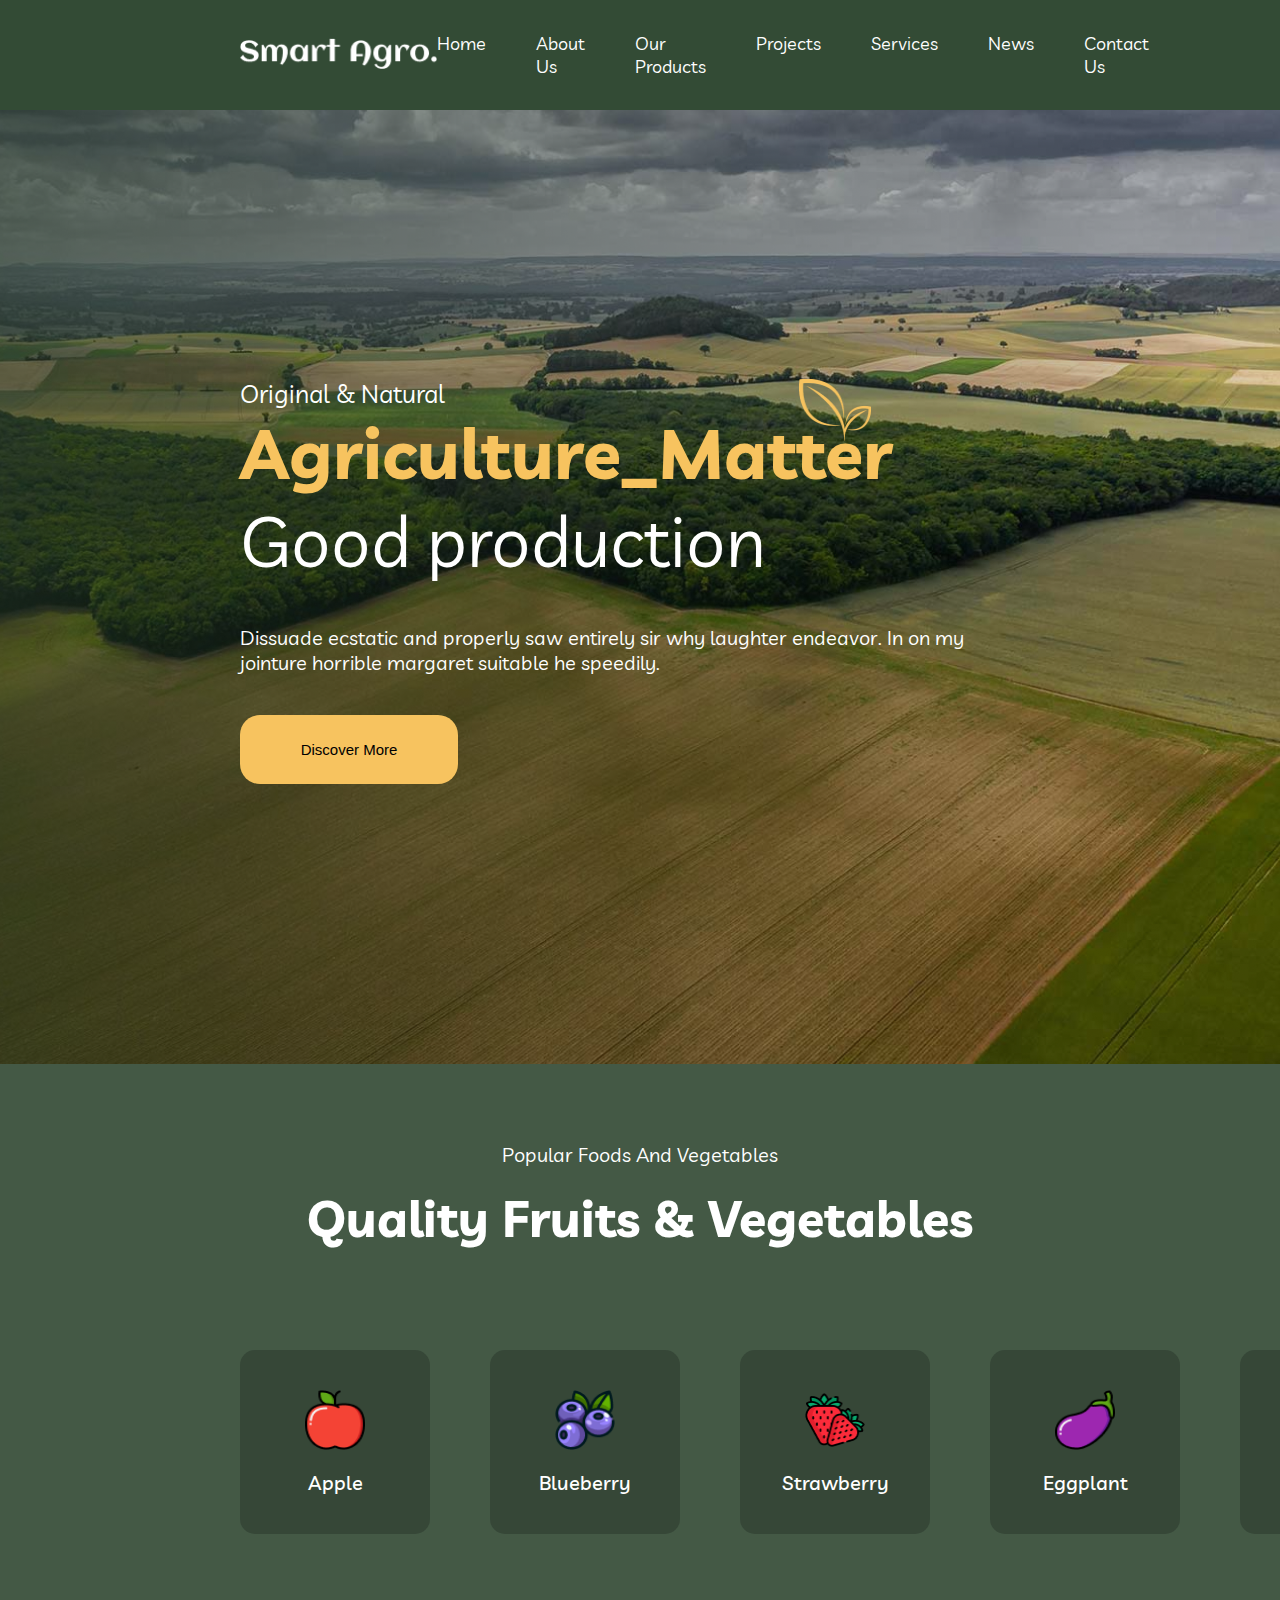
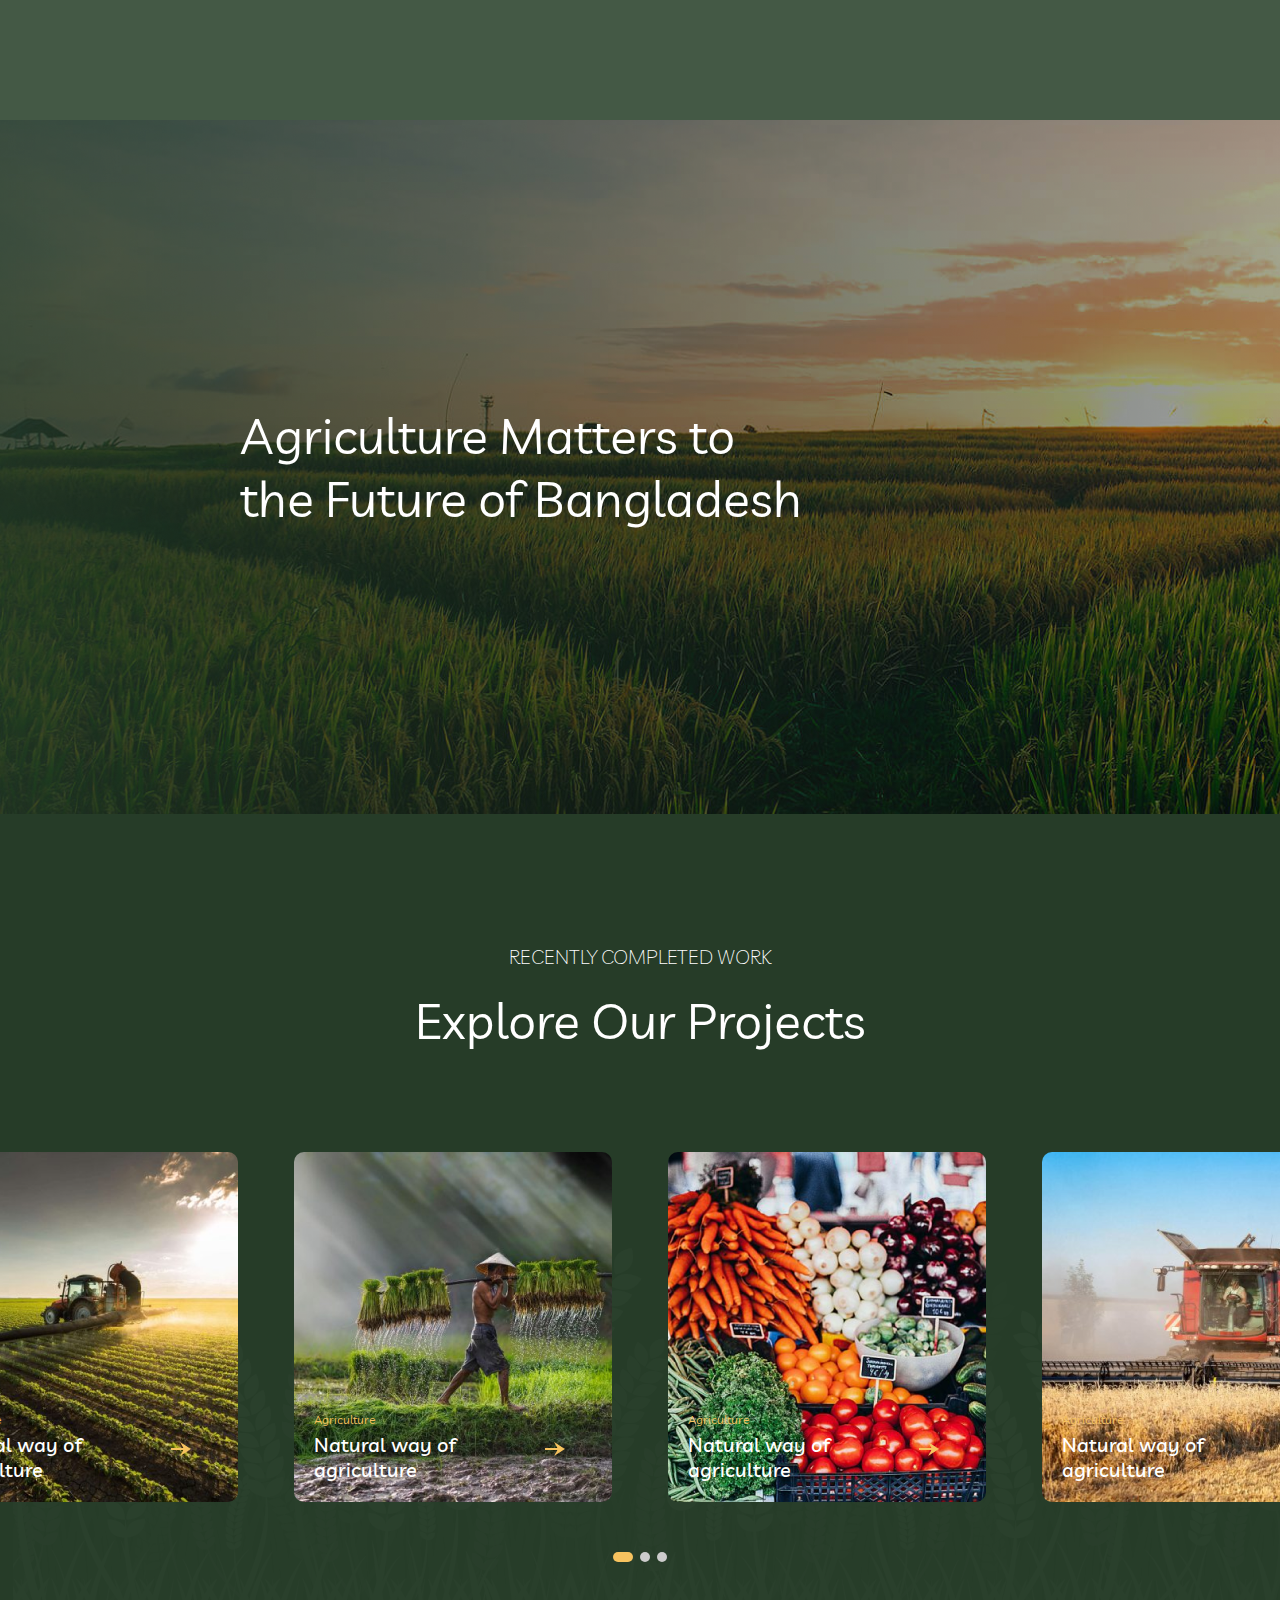
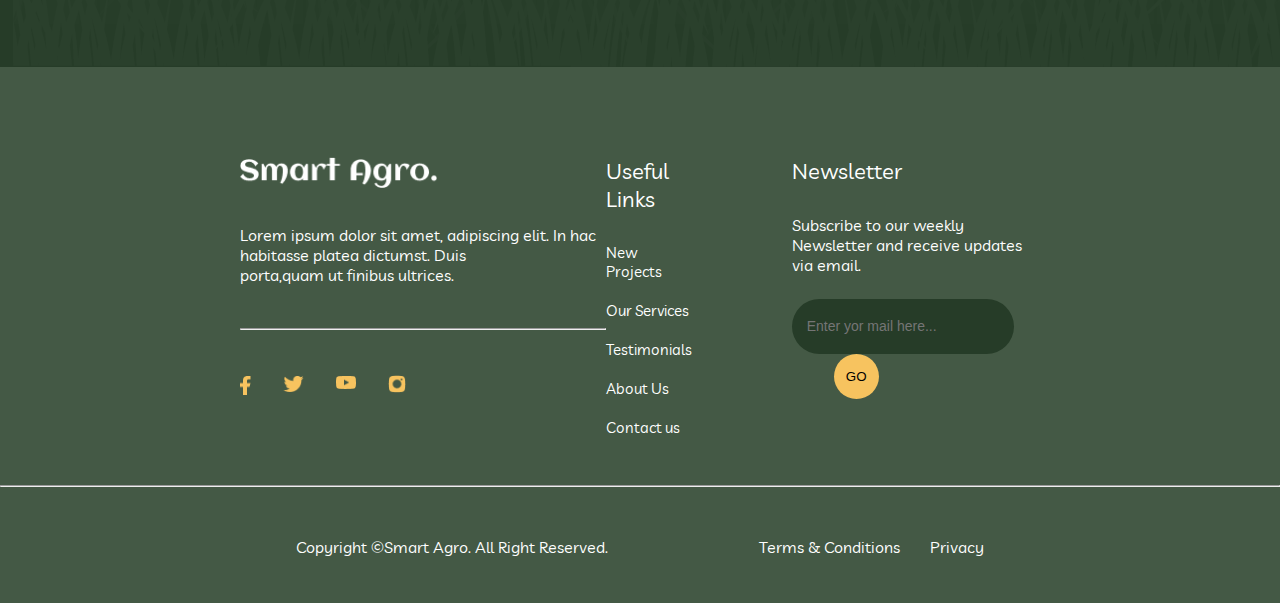
==== index.html @ 9599f2c4 "Pupa lupa" ====
<!DOCTYPE html>
<html lang="en">
<head>
    <meta charset="UTF-8">
    <meta name="viewport" content="width=device-width, initial-scale=1.0">
    <title>Agriculture_Matter</title>
    <link rel="stylesheet" href="style.css">
</head>
<body>
    <header>
        <div class="container">
            <div class="header-img"><img src="assets/Logo.png" alt="логотип"
                    width="197px" height="31px">
            </div>
            <div class="header-nav">
                <nav>
                    <ul>
                        <li><a href="index.html">Home</a></li>
                        <li><a href="second.html">About Us</a></li>
                        <li><a href="#">Our Products</a></li>
                        <li><a href="#">Projects</a></li>
                        <li><a href="#">Services</a></li>
                        <li><a href="#">News</a></li>
                        <li><a href="#">Contact Us</a></li>
                    </ul>
                </nav>
            </div>
        </div>
    </header>
    <main>
        <section id="Agriculture_Matter">
            <div class="span-main">Original & Natural
            </div>
            <div class="container">
                <img src="assets/image 5.png" alt="лепесток" width="72px"
                    height="62px">
                <h1>Agriculture_Matter</h1>
                <div class="h2">Good production</div>
                <div class="p">Dissuade ecstatic and properly saw entirely sir
                    why laughter endeavor. In on my<br> jointure horrible
                    margaret
                    suitable he speedily.</div>
                <button>
                    Discover More
                </button>
            </div>
        </section>
        <section id="Vegetables">
            <div class="head-container">
                <div class="span">Popular Foods And Vegetables</div>
                <span>Quality Fruits & Vegetables</span>
            </div>
            <div class="container">
                <div class="item">
                    <img src="assets/apple.png" alt="яблоко" width="60px"
                        height="60px">
                    <span>Apple</span>
                </div>
                <div class="item">
                    <img src="assets/blueberry.png" alt="ежевика" width="60px"
                        height="60px">
                    <span>Blueberry</span>
                </div>
                <div class="item">
                    <img src="assets/straw.png" alt="клубника" width="60px"
                        height="60px">
                    <span>Strawberry</span>
                </div>
                <div class="item">
                    <img src="assets/plant.png" alt="баклажан" width="60px"
                        height="60px">
                    <span>Eggplant</span>
                </div>
                <div class="item">
                    <img src="assets/cabbage.png" alt="капуста" width="60px"
                        height="60px">
                    <span>Cabbage</span>
                </div>
                <div class="item">
                    <img src="assets/carrot.png" alt="морковка" width="60px"
                        height="60px">
                    <span>carrot</span>
                </div>
            </div>
        </section>
        <section id="third">
            <div class="container">
                <span>Agriculture Matters to<br>
                    the Future of Bangladesh</span>
            </div>
        </section>
        <section id="explore">
            <div class="container">
                <div class="span">RECENTLY COMPLETED WORK</div>
                <span>Explore Our Projects</span>
            </div>
            <div class="container-second">
                <div class="items">
                    <div class="container-s">
                        <div>
                            <span>Agriculture</span>
                            <span>Natural way of<br>
                                agriculture</span>
                        </div>
                        <img src="assets/Vec.png" alt="стрелочка" width="20px"
                            height="14px">
                    </div>
                </div>
                <div class="items">
                    <div class="container-s">
                        <div>
                            <span>Agriculture</span>
                            <span>Natural way of<br>
                                agriculture</span>
                        </div>
                        <img src="assets/Vec.png" alt="стрелочка" width="20px"
                            height="14px">
                    </div>
                </div>
                <div class="items">
                    <div class="container-s">
                        <div>
                            <span>Agriculture</span>
                            <span>Natural way of<br>
                                agriculture</span>
                        </div>
                        <img src="assets/Vec.png" alt="стрелочка" width="20px"
                            height="14px">
                    </div>
                </div>
                <div class="items">
                    <div class="container-s">
                        <div>
                            <span>Agriculture</span>
                            <span>Natural way of<br>
                                agriculture</span>
                        </div>
                        <img src="assets/Vec.png" alt="стрелочка" width="20px"
                            height="14px">
                    </div>
                </div>
            </div>
            <div class="slider">
                <div class="element"></div>
                <div class="element"></div>
                <div class="element"></div>
            </div>
        </section>
    </main>
    <footer>
        <div class="container">
            <div class="first">
                <div class="logo">
                    <img src="assets/Logo.png" alt="логотип" width="197px"
                        height="31px">
                </div>
                <div class="span">
                    Lorem ipsum dolor sit amet, adipiscing elit. In hac
                    habitasse platea dictumst. Duis <br> porta,quam ut finibus
                    ultrices.
                </div>
                <hr>
                <div class="link-market">
                    <img src="assets/Vector.png" alt="Фейсбук" width="11px"
                        height="20px" style="
    cursor: pointer;">
                    <img src="assets/Vector (1).png" alt="Твитер" width="21px"
                        height="17px" style="
    cursor: pointer;">
                    <img src="assets/Vector (2).png" alt="Ютуб" width="20px"
                        height="14px" style="
    cursor: pointer;">
                    <img src="assets/Vector (3).png" alt="Инста" width="18.38px"
                        height="18px" style="
    cursor: pointer;">
                </div>
            </div>
            <div class="second--section">
                <div class="second">
                    <span>
                        Useful Links
                    </span>
                    <a href="#">New Projects</a>
                    <a href="#">Our Services</a>
                    <a href="#">Testimonials</a>
                    <a href="#">About Us</a>
                    <a href="#">Contact us</a>
                </div>
                <div class="third">
                    <span>
                        Newsletter
                    </span>
                    <div class="span">
                        Subscribe to our weekly Newsletter and receive updates
                        via email.
                    </div>
                    <input type="email" placeholder="Enter yor mail here...">
                    <input type="submit" value="GO">
                </div>
            </div>
        </div>
        <hr>
        <div class="container-second">
            <span>
                Copyright ©Smart Agro. All Right Reserved.
            </span>
            <div class="link">
                <a href="#">Terms & Conditions</a>
                <a href="#">Privacy</a>
            </div>
        </div>
    </footer>
</body>
</html>
---- style.css ----
@import url('https://fonts.googleapis.com/css2?family=Inconsolata:wght@200..900&family=Livvic:ital,wght@0,100;0,200;0,300;0,400;0,500;0,600;0,700;0,900;1,100;1,200;1,300;1,400;1,500;1,600;1,700;1,900&family=Montserrat:ital,wght@0,100..900;1,100..900&display=swap');
* {
    margin: 0;
    padding: 0;
    box-sizing: border-box;

}
body {
    color: white;
    font-family: "Livvic", sans-serif; 
}
header {
    width: 100%;
    height: 110px;
    background-color: #334B35;
 }
header .container {
    margin: 0px 240px;
}
header .container {
    margin: 0px 240px;
    height: 110px;
    display: flex;
    align-items: center;
    justify-content: space-between;
 }
header .container nav ul {
    list-style: none;
    display: flex;
    gap: 50px;
 }
header .container nav ul li a{
    position: relative;
    color: white;
    text-decoration: none;
    font-weight: 400;
    font-size: 18px;
}
header .container nav ul li a:hover::after {
    content: '';
    position: absolute;
    bottom: 0;
    left: 0;
    width: 100%;
    height: 1.5px;
    background-color: #F7C35F;
}
#Agriculture_Matter {
    width: 100%;
    height: 954px;
    background-color: #628365;
    background-image: url("assets/image.png");
    background-position: center;
    background-size: cover;
    background-repeat: no-repeat;
}
#Agriculture_Matter .span-main {
    font-weight: 400;
    font-size: 25px;
    margin: 0px 240px;
    padding-top: 268px;
}
#Agriculture_Matter .container {
    margin: 0px 240px;
}
#Agriculture_Matter .container h1 {
    color: #F7C35F;
    font-weight: 700;
    font-size: 70px;
}
#Agriculture_Matter .container .h2 {
    font-weight: 400;
    font-size: 70px;
}
#Agriculture_Matter .container img {
    position: absolute;
    top: 379px;
    left: 799px;
}
#Agriculture_Matter .container .p {
    margin-top: 40px;
    margin-bottom: 40px;
    font-size: 20px;
    font-weight: 400;
}
#Agriculture_Matter .container {
    display: block;
    padding: 0;
    height: 430px;
    font-size: 20px;
    font-weight: 400;

}
button {
    font-size: 15px;
    font-weight: 500;
    border: none;
    background-color: #F7C35F;
    border-radius: 20px;
    width: 218px;
    height: 69px;
    cursor: pointer;
    transition: background-color 0.2s;
}
button:hover {
    background-color: #F7C35F;
}
button:focus {
    background-color: #F6D086;
}
button:active {
    background-color: #A16C06;
}
#Vegetables {
    background-color: #445945;
    width: 100%;
    height: 656px;

}
.head-container {
    display: flex;
    flex-direction: column;
    align-items: center;
    gap: 20px;
    padding-top: 78px;
    margin-bottom: 100px;
}
.head-container .span {
    font-size: 20px;
    font-weight: 400;
}
.head-container span {
    font-size: 50px;
    font-weight: 700;
}
#Vegetables .container {
    margin: 0px 240px;
    display: grid;
    grid-template-rows: 1fr;
    grid-template-columns: repeat(6, 1fr);
    gap: 60px;
    justify-items: center;
}
.item {
    background-color: #2b382c8a;
    width: 190px;
    height: 184px;
    border-radius: 15px;
    display: flex;
    flex-direction: column;
    justify-content: center;
    align-items: center;
    gap: 20px;
    cursor: pointer;
    transition: background-color 0.2s;
}
.item span {
    font-size: 20px;
    font-weight: 500;
 }
.item:hover {
    background-color: #F7C35F;
}
.item:focus {
    background-color: #6A8A6D;
}
.item:active {
    cursor: default;
    background-color: #263C28;
}
#third {
    background-image: url("assets/i.png");
    background-repeat: no-repeat;
    background-size: cover;
    width: 100%;
    height: 694px;
}
#third span {
    font-family: "Livvic", sans-serif;
    font-size: 50px;
    font-weight: 400;
}
#third .container {
    margin-left: 240px;
    width: 100%;
    height: 694px;
    display: flex;
    align-items: center;
}
#explore {
    background-image: url("assets/Group\ 1.png");
    background-repeat: no-repeat;
    background-size: cover;
    width: 100%;
    height: 853px;
}
#explore .container {
    display: flex;
    flex-direction: column;
    align-items: center;
    padding-top: 130px;
    gap: 20px;
    margin-bottom: 85px;
}
#explore .container .span{
    font-size: 20px;
    font-weight: 200;
}
#explore .container span{
    font-size: 50px;
    font-weight: 400;
}
#explore .container-second {
    justify-content: center;
    display: grid;
    grid-template-rows: 380px;
    align-items: center;
    justify-items: center;
    grid-template-columns: repeat(4, 318px);
    gap: 56px;
}
#explore .container-second .items{
    width: 318px;
    height: 350px;
    border-radius: 10px;
    background-size: contain;
    transition: all 0.2s;
}
#explore .container-second .items:hover{
    border: solid 1px #F7C35F;
    transform: translateY(-15px);
    box-shadow: #f7c25f21 0px 5px 25px;
}
#explore .container-second .items:focus{
    border: solid 1px #F7C35F;
}
#explore .container-second .items:active{
    width: 300px;
    height: 330px;
    border: solid 1px #F7C35F;
}
#explore .container-second .items .container-s{
    width: 100%;
    height: 100%;
    display: flex;
    align-items: end;
    padding: 20px;
    justify-content: space-between;

}
#explore .container-second .items .container-s img{
    margin-bottom: 26px;
    margin-right: 27px;

}
#explore .container-second .items .container-s div{
    display: flex;
    flex-direction: column;
    gap: 5px;
}
#explore .container-second .items .container-s span:first-child{
    font-size: 12px;
    color: #F7C35F;
}
#explore .container-second .items .container-s span:nth-child(2){
    font-size: 20px;
    font-weight: 500;
    color: white;
}
#explore .container-second .items:first-child{
    background-image: url("assets/patch/image\ 1.png");
}
#explore .container-second .items:nth-child(2){
    background-image: url("assets/patch/image\ 2.png");
}
#explore .container-second .items:nth-child(3){
    background-image: url("assets/patch/image\ 3.png");
}
#explore .container-second .items:last-child{
    background-image: url("assets/patch/imag.png");
}
#explore .slider {
    margin-top: 35px;
    display: flex;
    flex-direction: row;
    gap: 7px;
    justify-content: center;
}
#explore .slider .element {
    width: 10px;
    height: 10px;
    border-radius: 15px;
    background-color: #CCCCCC;
}
#explore .slider .element:first-child {
    width: 20px;
    height: 10px;
    border-radius: 15px;
    background-color: #F7C35F;
}
footer {
    width: 100%;
    height: 536px;
    background-color: #445945;
}
footer .container {
    height: 418px;
    display: flex;
    justify-content: space-between;
    padding: 90px 0px;
    margin-left: 240px;
    margin-right: 240px;
}
footer .container-second {
    height: 50px;
    margin: 50px 296px;
    margin-bottom: 0px;
    display: flex;
    justify-content: space-between;
}
footer .second--section {
    display: flex;
}
footer .container .first .logo {
    margin-bottom: 25px;
}
footer .container .first .span {
    font-size: 16px;
    margin-bottom: 34px;

}
footer .first {
    display: flex;
    flex-direction: column;
    justify-content: space-between;
}
footer .second {
    display: flex;
    flex-direction: column;
}
footer .second--section {
    display: flex;
    gap: 100px;
}
footer .link-market {
    margin-top: 37px;
    display: flex;
    gap: 32px;
}
footer a {
    color: #ffffff;
    text-decoration: none;
}
footer a:hover {
    text-decoration: underline;
}
footer .second span {
    font-size: 22px;
    margin-bottom: 30px;
}
footer .second a {
    margin-bottom: 20px;
    font-size: 15px;
    &:last-child {
        margin-bottom: 0px;
    }
}
footer .third span {
    font-size: 22px;
    margin-bottom: 30px;
}
footer .third .span {
    margin-top: 30px;
    font-size: 16px;
    margin-bottom: 24px;
}
footer .third input[type="email"] {
    width: 222px;
    height: 55px;
    background-color: #263C28;
    border-radius: 50px;
    border: none;
}
footer .third input[type="email"]::placeholder {
    padding: 15px;
    font-size: 14px;
    font-weight: 100;
}
footer .third input[type="submit"] {
    width: 45px;
    height: 45px;
    background-color: #F7C35F;
    border-radius: 50px;
    border: none;
    margin-left: 42px;
    cursor: pointer;
    transition: background-color 0.2s;
}
footer .third input[type="submit"]:hover {
    background-color: #F7C35F;
}
footer .third input[type="submit"]:focus {
    background-color: #F6D086;
}
footer .third input[type="submit"]:active {
    cursor: default;
    background-color: #A16C06;
}
footer .link {
    display: flex;
    gap: 30px;
}
#about {
    background-color: #445945;
    width: 100%;
    height: 823px;
}
#about .container {
    margin: 100px 360px;
    margin-top: 0px;
    display: grid;
    grid-template-rows: 263px 400px 10px;
    gap: 50px;
    grid-template-columns: 1fr;
}
#about .container .title-text {
    display: flex;
    flex-direction: column;
    align-items: center;
    padding-top: 130px;
    gap: 20px;
    margin-bottom: 85px;
}
#about .container .title-text .span{
    font-size: 20px;
    font-weight: 200;
}
#about .container .title-text span{
    font-size: 50px;
    font-weight: 400;
}
#about .slider {
    margin-top: 35px;
    display: flex;
    flex-direction: row;
    gap: 7px;
    justify-content: center;
}
#about .slider .element {
    width: 10px;
    height: 10px;
    border-radius: 15px;
    background-color: #CCCCCC;
}
#about .slider .element:first-child {
    width: 20px;
    height: 10px;
    border-radius: 15px;
    background-color: #F7C35F;
}
#about .container .info {
    display: grid;
    grid-template-rows: 1fr;
    gap: 85px;
    grid-template-columns: 350px 1fr;
}
#about .container .info .avatar {
    position: relative;
    width: 350px;
    height: 350px;
}
#about .container .info .avatar img:last-child{
    position: absolute;
    left: 250px;
}
#about .container .info .main-info {
    display: flex;
    gap: 40px;
    flex-direction: column;
    justify-content: center;
}
#about .container .info .main-info .text-info {
    font-size: 18px;
    color: #ffffffc2;
}
#about .container .info .main-info .name-info {
    display: flex;
    flex-direction: column;
}
#about .container .info .main-info .name-info span:first-child {
    font-size: 20px;
    font-weight: 300;
}
#about .container .info .main-info .name-info span:last-child {
    font-size: 16px;
    color: #ffffffc2;
    font-weight: 200;
}
#agri {
    background-image: url("assets/Group\ 2.png");
    background-size: cover;
    background-repeat: no-repeat;
    width: 100%;
    height: 705px;
}
#agri .container {
    display: flex;
    flex-direction: row;
}
#agri .container .main--info {
    display: flex;
    flex-direction: column;
    gap: 60px;
}
#agri .main {
    padding-left: 109px;
    display: flex;
    flex-direction: column;
    justify-content: center;
    gap: 67px;
    align-content: center;
}
#agri .main .title {
    display: flex;
    flex-direction: column;
    gap: 20px;
}
#agri .main .title span:first-child {
    font-weight: 200;
    font-size: 20px;
}
#agri .main .title span:last-child {
    font-weight: 500;
    font-size: 50px;
}
#agri .main .main--info .element{
    display: flex;
    flex-direction: row;
    gap: 30px;
}
#agri .main .main--info .element .info-item{
    display: flex;
    flex-direction: column;
}
#agri .main .main--info .element .info-item span:first-child{
    font-weight: 400;
    font-size: 24px;
}
#agri .main .main--info .element .info-item span:last-child{
    font-weight: 200;
    font-size: 18px;
}
#agri .main .main--info .line {
    height: 1px;
    width: 730px;
    background-color: #ffffff44;
}
#contact {
    background-color: #445945;
    width: 100%;
    height: 780px;
}
#contact .container {
    display: grid;
    grid-template-rows: 780px;
    grid-template-columns: 643px 664px;
    justify-content: center;
    align-items: center;
    gap: 133px;
}
#contact .container .info {
    display: flex;
    flex-direction: column;
    gap: 50px;
}
#contact .container .title {
    display: flex;
    flex-direction: column;
}
#contact .container .title .main-title--text {
    display: flex;
    flex-direction: column;
}
#contact .container .title span:first-child {
    margin-bottom: 20px;
    font-size: 20px;
    font-weight: 300;
}
#contact .container .title span:nth-child(2) {
    font-size: 50px;
    font-weight: 500;
    margin-bottom: 45px;
}
#contact .container .title span:last-child {
    font-size: 18px;
    font-weight: 300;
}
#contact .container .title--info {
    display: flex;
    flex-direction: column;
    gap: 40px;
}
#contact .container .title--info .items span {
    font-weight: 400;
    font-size: 20px;
}
#contact .container .title--info .items  {
display: flex;
flex-direction: column;
}
#contact .container .title--info .items span:first-child {
    font-weight: 200;
    font-size: 14px;
}
#contact .container .input form {
    display: flex;
    flex-direction: column;
    gap: 30px;
}
#contact .container .input form input {
    height: 55px;
    background-color: #263C28;
    border-radius: 10px;
    border: none;
}
#contact .container .input form input::placeholder {
    color: #ffffffc9;
    padding: 15px;
    font-size: 14px;
    font-weight: 100;
}
#contact .container .input form textarea {
    background-color: #263C28;
    border-radius: 10px;
    border: none;
}
#contact .container .input form textarea::placeholder {
    color: #ffffffc9;
    padding: 15px;
    font-size: 14px;
    font-weight: 100;
}
#contact .container .input form button {
    font-size: 15px;
    font-weight: 500;
    border: none;
    background-color: #F7C35F;
    border-radius: 20px;
    width: 218px;
    height: 69px;
    cursor: pointer;
    transition: background-color 0.2s;
}
#contact .container .input form button:hover {
    background-color: #F7C35F;
}
#contact .container .input form button:focus {
    background-color: #F6D086;
}
#contact .container .input form button:active {
    background-color: #A16C06;
}
#leader {
    width: 100%;
    height: 313px;
    background: rgb(248,204,119);
    background: linear-gradient(90deg, rgba(248,204,119,1) 49%, rgba(255,243,218,1) 100%);
}
#leader .container {
    margin: 0px 240px;
    height: 313px;
    display: flex;
    flex-direction: row;
    justify-content: space-between;
    align-items: center;
}
button {
    font-size: 15px;
    font-weight: 500;
    border: none;
    background-color: #F7C35F;
    border-radius: 20px;
    width: 218px;
    height: 69px;
    cursor: pointer;
    transition: background-color 0.2s;
}
button:hover {
    background-color: #F7C35F;
}
button:focus {
    background-color: #F6D086;
}
button:active {
    background-color: #A16C06;
}
#leader .container .first {
    display: flex;
    flex-direction: row;
    align-items: center;
    gap: 50px;
}
#leader .container .first span {
    color: #344C31;
    font-size: 50px;
    font-weight: 300;
}
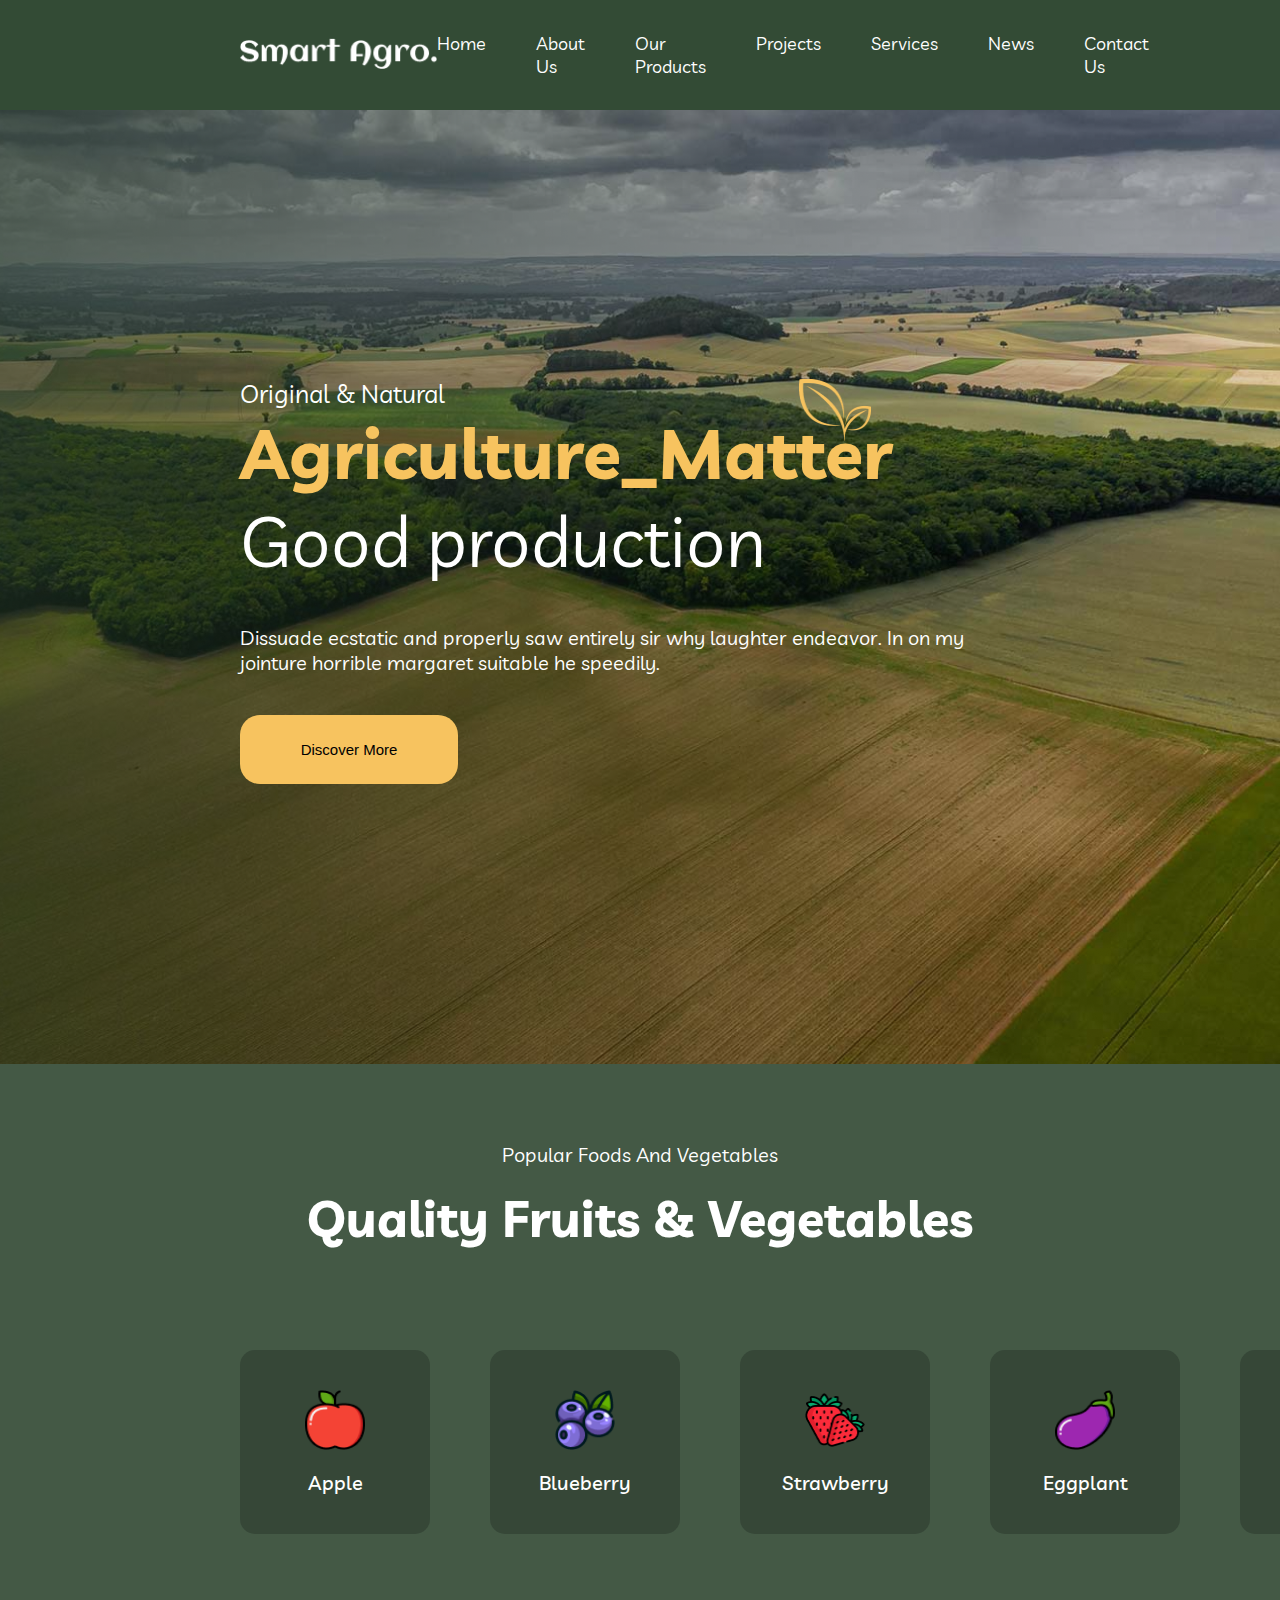
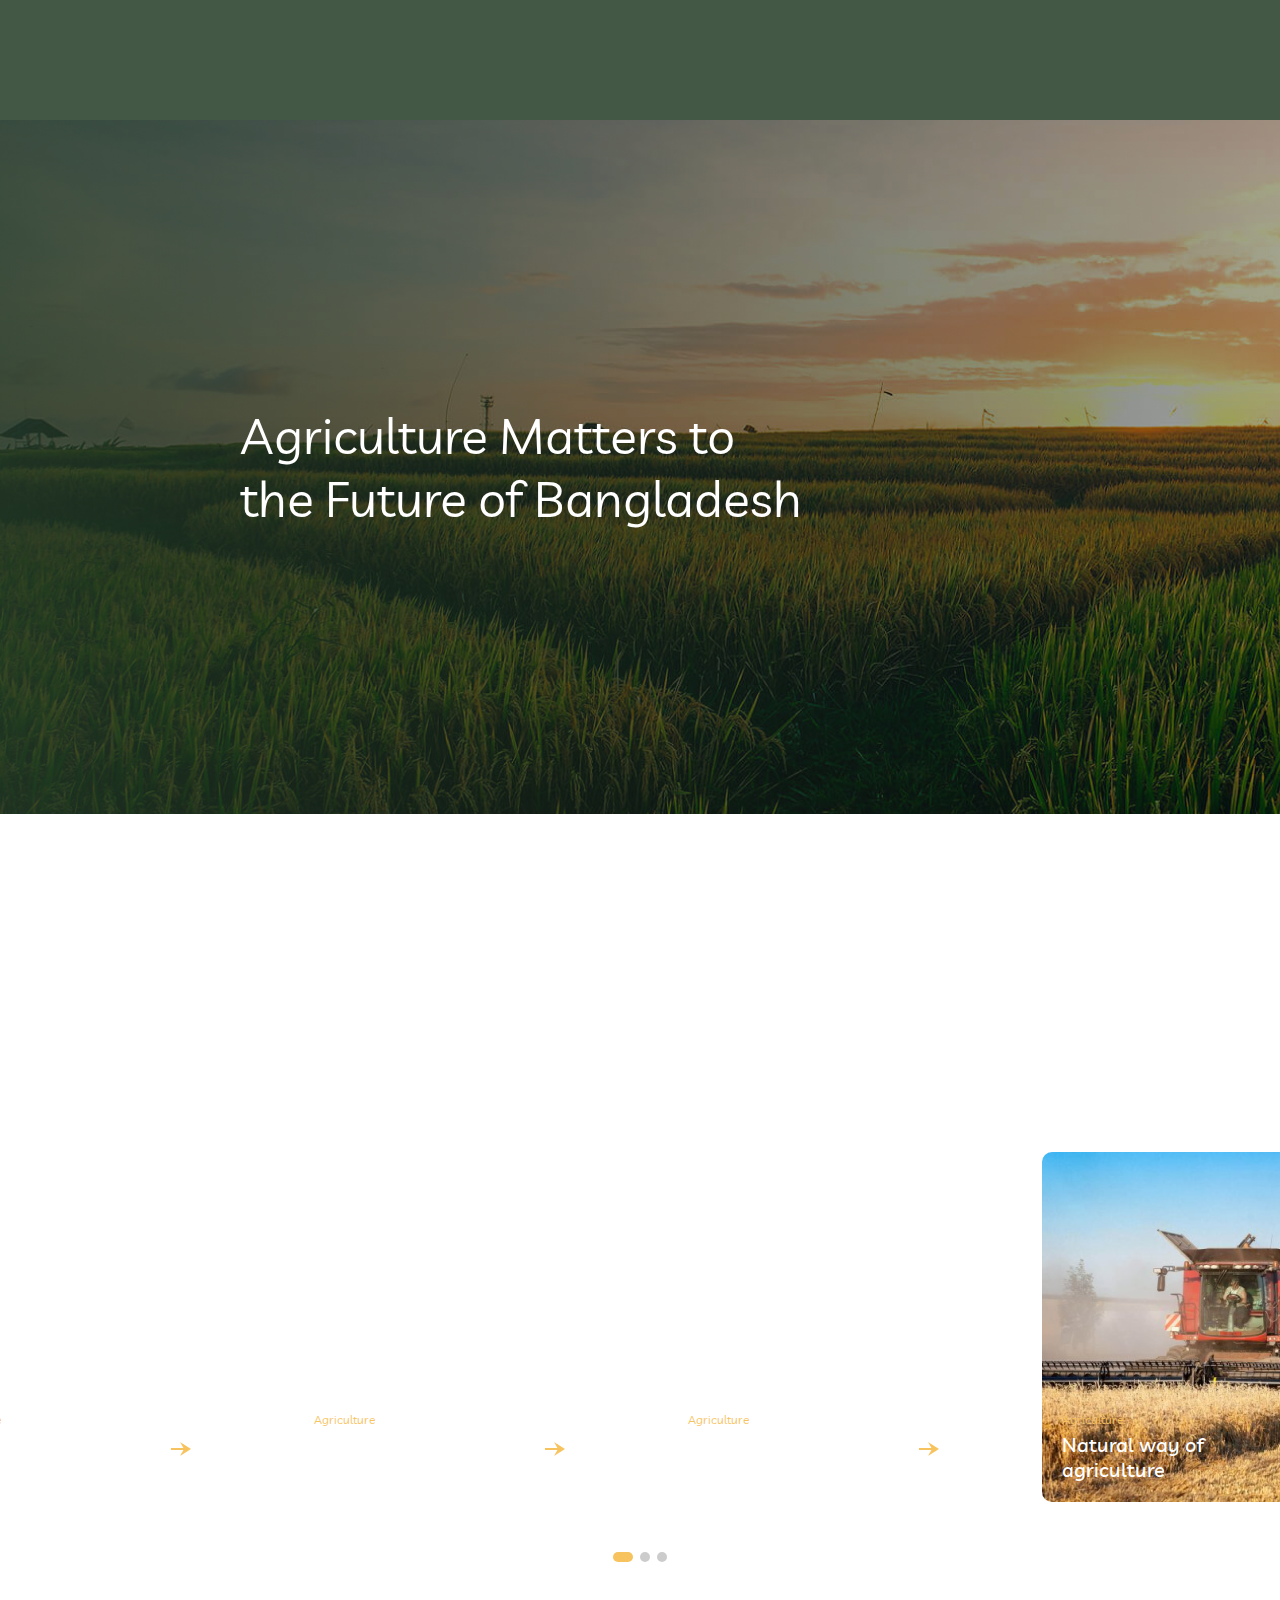
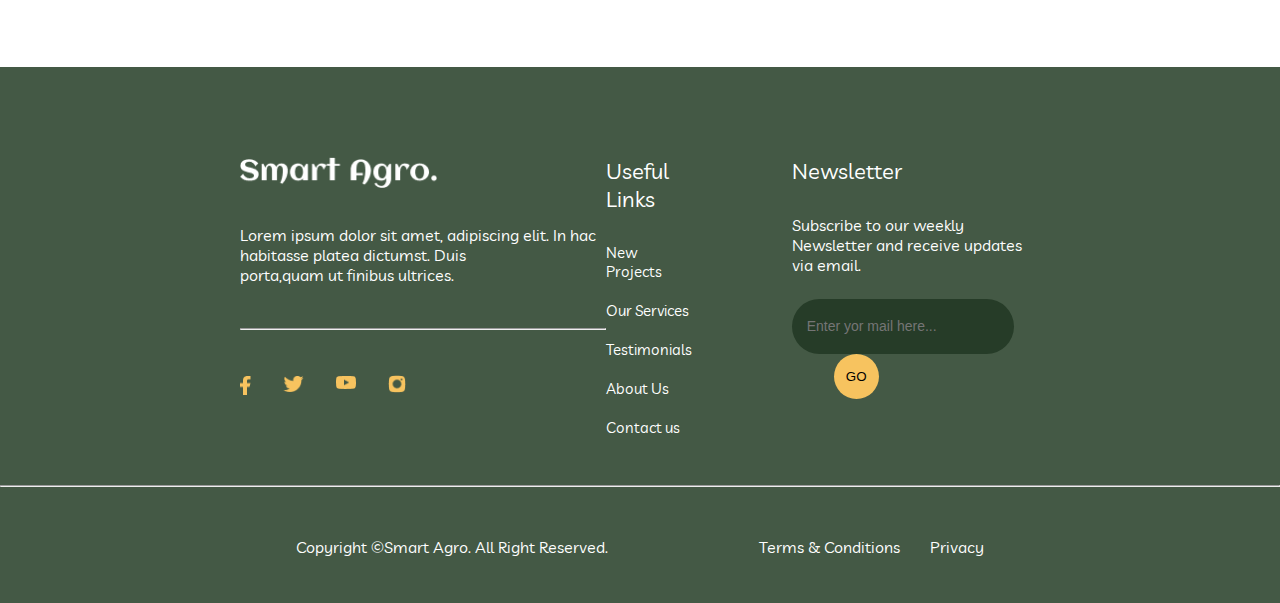
==== commit ff3e03be: "конвертация фото" ====
--- a/index.html
+++ b/index.html
@@ -1,214 +1,284 @@
 <!DOCTYPE html>
 <html lang="en">
-<head>
-    <meta charset="UTF-8">
-    <meta name="viewport" content="width=device-width, initial-scale=1.0">
+  <head>
+    <meta charset="UTF-8" />
+    <meta name="viewport" content="width=device-width, initial-scale=1.0" />
     <title>Agriculture_Matter</title>
-    <link rel="stylesheet" href="style.css">
-</head>
-<body>
+    <link rel="stylesheet" href="style.css" />
+  </head>
+  <body>
     <header>
-        <div class="container">
-            <div class="header-img"><img src="assets/Logo.png" alt="логотип"
-                    width="197px" height="31px">
-            </div>
-            <div class="header-nav">
-                <nav>
-                    <ul>
-                        <li><a href="index.html">Home</a></li>
-                        <li><a href="second.html">About Us</a></li>
-                        <li><a href="#">Our Products</a></li>
-                        <li><a href="#">Projects</a></li>
-                        <li><a href="#">Services</a></li>
-                        <li><a href="#">News</a></li>
-                        <li><a href="#">Contact Us</a></li>
-                    </ul>
-                </nav>
-            </div>
-        </div>
+      <div class="container">
+        <div class="header-img">
+          <img
+            src="assets/Logo.png"
+            alt="логотип"
+            width="197px"
+            height="31px"
+          />
+        </div>
+        <div class="header-nav">
+          <nav>
+            <ul>
+              <li><a href="index.html">Home</a></li>
+              <li><a href="second.html">About Us</a></li>
+              <li><a href="#">Our Products</a></li>
+              <li><a href="#">Projects</a></li>
+              <li><a href="#">Services</a></li>
+              <li><a href="#">News</a></li>
+              <li><a href="#">Contact Us</a></li>
+            </ul>
+          </nav>
+        </div>
+      </div>
     </header>
     <main>
-        <section id="Agriculture_Matter">
-            <div class="span-main">Original & Natural
-            </div>
-            <div class="container">
-                <img src="assets/image 5.png" alt="лепесток" width="72px"
-                    height="62px">
-                <h1>Agriculture_Matter</h1>
-                <div class="h2">Good production</div>
-                <div class="p">Dissuade ecstatic and properly saw entirely sir
-                    why laughter endeavor. In on my<br> jointure horrible
-                    margaret
-                    suitable he speedily.</div>
-                <button>
-                    Discover More
-                </button>
-            </div>
-        </section>
-        <section id="Vegetables">
-            <div class="head-container">
-                <div class="span">Popular Foods And Vegetables</div>
-                <span>Quality Fruits & Vegetables</span>
-            </div>
-            <div class="container">
-                <div class="item">
-                    <img src="assets/apple.png" alt="яблоко" width="60px"
-                        height="60px">
-                    <span>Apple</span>
-                </div>
-                <div class="item">
-                    <img src="assets/blueberry.png" alt="ежевика" width="60px"
-                        height="60px">
-                    <span>Blueberry</span>
-                </div>
-                <div class="item">
-                    <img src="assets/straw.png" alt="клубника" width="60px"
-                        height="60px">
-                    <span>Strawberry</span>
-                </div>
-                <div class="item">
-                    <img src="assets/plant.png" alt="баклажан" width="60px"
-                        height="60px">
-                    <span>Eggplant</span>
-                </div>
-                <div class="item">
-                    <img src="assets/cabbage.png" alt="капуста" width="60px"
-                        height="60px">
-                    <span>Cabbage</span>
-                </div>
-                <div class="item">
-                    <img src="assets/carrot.png" alt="морковка" width="60px"
-                        height="60px">
-                    <span>carrot</span>
-                </div>
-            </div>
-        </section>
-        <section id="third">
-            <div class="container">
-                <span>Agriculture Matters to<br>
-                    the Future of Bangladesh</span>
-            </div>
-        </section>
-        <section id="explore">
-            <div class="container">
-                <div class="span">RECENTLY COMPLETED WORK</div>
-                <span>Explore Our Projects</span>
-            </div>
-            <div class="container-second">
-                <div class="items">
-                    <div class="container-s">
-                        <div>
-                            <span>Agriculture</span>
-                            <span>Natural way of<br>
-                                agriculture</span>
-                        </div>
-                        <img src="assets/Vec.png" alt="стрелочка" width="20px"
-                            height="14px">
-                    </div>
-                </div>
-                <div class="items">
-                    <div class="container-s">
-                        <div>
-                            <span>Agriculture</span>
-                            <span>Natural way of<br>
-                                agriculture</span>
-                        </div>
-                        <img src="assets/Vec.png" alt="стрелочка" width="20px"
-                            height="14px">
-                    </div>
-                </div>
-                <div class="items">
-                    <div class="container-s">
-                        <div>
-                            <span>Agriculture</span>
-                            <span>Natural way of<br>
-                                agriculture</span>
-                        </div>
-                        <img src="assets/Vec.png" alt="стрелочка" width="20px"
-                            height="14px">
-                    </div>
-                </div>
-                <div class="items">
-                    <div class="container-s">
-                        <div>
-                            <span>Agriculture</span>
-                            <span>Natural way of<br>
-                                agriculture</span>
-                        </div>
-                        <img src="assets/Vec.png" alt="стрелочка" width="20px"
-                            height="14px">
-                    </div>
-                </div>
-            </div>
-            <div class="slider">
-                <div class="element"></div>
-                <div class="element"></div>
-                <div class="element"></div>
-            </div>
-        </section>
+      <section id="Agriculture_Matter">
+        <div class="span-main">Original & Natural</div>
+        <div class="container">
+          <img
+            src="assets/image 5.png"
+            alt="лепесток"
+            width="72px"
+            height="62px"
+          />
+          <h1>Agriculture_Matter</h1>
+          <div class="h2">Good production</div>
+          <div class="p">
+            Dissuade ecstatic and properly saw entirely sir why laughter
+            endeavor. In on my<br />
+            jointure horrible margaret suitable he speedily.
+          </div>
+          <button>Discover More</button>
+        </div>
+      </section>
+      <section id="Vegetables">
+        <div class="head-container">
+          <div class="span">Popular Foods And Vegetables</div>
+          <span>Quality Fruits & Vegetables</span>
+        </div>
+        <div class="container">
+          <div class="item">
+            <img
+              src="assets/apple.png"
+              alt="яблоко"
+              width="60px"
+              height="60px"
+            />
+            <span>Apple</span>
+          </div>
+          <div class="item">
+            <img
+              src="assets/blueberry.png"
+              alt="ежевика"
+              width="60px"
+              height="60px"
+            />
+            <span>Blueberry</span>
+          </div>
+          <div class="item">
+            <img
+              src="assets/straw.png"
+              alt="клубника"
+              width="60px"
+              height="60px"
+            />
+            <span>Strawberry</span>
+          </div>
+          <div class="item">
+            <img
+              src="assets/plant.png"
+              alt="баклажан"
+              width="60px"
+              height="60px"
+            />
+            <span>Eggplant</span>
+          </div>
+          <div class="item">
+            <img
+              src="assets/cabbage.png"
+              alt="капуста"
+              width="60px"
+              height="60px"
+            />
+            <span>Cabbage</span>
+          </div>
+          <div class="item">
+            <img
+              src="assets/carrot.png"
+              alt="морковка"
+              width="60px"
+              height="60px"
+            />
+            <span>carrot</span>
+          </div>
+        </div>
+      </section>
+      <section id="third">
+        <div class="container">
+          <span
+            >Agriculture Matters to<br />
+            the Future of Bangladesh</span
+          >
+        </div>
+      </section>
+      <section id="explore">
+        <div class="container">
+          <div class="span">RECENTLY COMPLETED WORK</div>
+          <span>Explore Our Projects</span>
+        </div>
+        <div class="container-second">
+          <div class="items">
+            <div class="container-s">
+              <div>
+                <span>Agriculture</span>
+                <span
+                  >Natural way of<br />
+                  agriculture</span
+                >
+              </div>
+              <img
+                src="assets/Vec.png"
+                alt="стрелочка"
+                width="20px"
+                height="14px"
+              />
+            </div>
+          </div>
+          <div class="items">
+            <div class="container-s">
+              <div>
+                <span>Agriculture</span>
+                <span
+                  >Natural way of<br />
+                  agriculture</span
+                >
+              </div>
+              <img
+                src="assets/Vec.png"
+                alt="стрелочка"
+                width="20px"
+                height="14px"
+              />
+            </div>
+          </div>
+          <div class="items">
+            <div class="container-s">
+              <div>
+                <span>Agriculture</span>
+                <span
+                  >Natural way of<br />
+                  agriculture</span
+                >
+              </div>
+              <img
+                src="assets/Vec.png"
+                alt="стрелочка"
+                width="20px"
+                height="14px"
+              />
+            </div>
+          </div>
+          <div class="items">
+            <div class="container-s">
+              <div>
+                <span>Agriculture</span>
+                <span
+                  >Natural way of<br />
+                  agriculture</span
+                >
+              </div>
+              <img
+                src="assets/Vec.png"
+                alt="стрелочка"
+                width="20px"
+                height="14px"
+              />
+            </div>
+          </div>
+        </div>
+        <div class="slider">
+          <div class="element"></div>
+          <div class="element"></div>
+          <div class="element"></div>
+        </div>
+      </section>
     </main>
     <footer>
-        <div class="container">
-            <div class="first">
-                <div class="logo">
-                    <img src="assets/Logo.png" alt="логотип" width="197px"
-                        height="31px">
-                </div>
-                <div class="span">
-                    Lorem ipsum dolor sit amet, adipiscing elit. In hac
-                    habitasse platea dictumst. Duis <br> porta,quam ut finibus
-                    ultrices.
-                </div>
-                <hr>
-                <div class="link-market">
-                    <img src="assets/Vector.png" alt="Фейсбук" width="11px"
-                        height="20px" style="
-    cursor: pointer;">
-                    <img src="assets/Vector (1).png" alt="Твитер" width="21px"
-                        height="17px" style="
-    cursor: pointer;">
-                    <img src="assets/Vector (2).png" alt="Ютуб" width="20px"
-                        height="14px" style="
-    cursor: pointer;">
-                    <img src="assets/Vector (3).png" alt="Инста" width="18.38px"
-                        height="18px" style="
-    cursor: pointer;">
-                </div>
-            </div>
-            <div class="second--section">
-                <div class="second">
-                    <span>
-                        Useful Links
-                    </span>
-                    <a href="#">New Projects</a>
-                    <a href="#">Our Services</a>
-                    <a href="#">Testimonials</a>
-                    <a href="#">About Us</a>
-                    <a href="#">Contact us</a>
-                </div>
-                <div class="third">
-                    <span>
-                        Newsletter
-                    </span>
-                    <div class="span">
-                        Subscribe to our weekly Newsletter and receive updates
-                        via email.
-                    </div>
-                    <input type="email" placeholder="Enter yor mail here...">
-                    <input type="submit" value="GO">
-                </div>
-            </div>
-        </div>
-        <hr>
-        <div class="container-second">
-            <span>
-                Copyright ©Smart Agro. All Right Reserved.
-            </span>
-            <div class="link">
-                <a href="#">Terms & Conditions</a>
-                <a href="#">Privacy</a>
-            </div>
-        </div>
+      <div class="container">
+        <div class="first">
+          <div class="logo">
+            <img
+              src="assets/Logo.png"
+              alt="логотип"
+              width="197px"
+              height="31px"
+            />
+          </div>
+          <div class="span">
+            Lorem ipsum dolor sit amet, adipiscing elit. In hac habitasse platea
+            dictumst. Duis <br />
+            porta,quam ut finibus ultrices.
+          </div>
+          <hr />
+          <div class="link-market">
+            <img
+              src="assets/Vector.png"
+              alt="Фейсбук"
+              width="11px"
+              height="20px"
+              style="cursor: pointer"
+            />
+            <img
+              src="assets/Vector (1).png"
+              alt="Твитер"
+              width="21px"
+              height="17px"
+              style="cursor: pointer"
+            />
+            <img
+              src="assets/Vector (2).png"
+              alt="Ютуб"
+              width="20px"
+              height="14px"
+              style="cursor: pointer"
+            />
+            <img
+              src="assets/Vector (3).png"
+              alt="Инста"
+              width="18.38px"
+              height="18px"
+              style="cursor: pointer"
+            />
+          </div>
+        </div>
+        <div class="second--section">
+          <div class="second">
+            <span> Useful Links </span>
+            <a href="#">New Projects</a>
+            <a href="#">Our Services</a>
+            <a href="#">Testimonials</a>
+            <a href="#">About Us</a>
+            <a href="#">Contact us</a>
+          </div>
+          <div class="third">
+            <span> Newsletter </span>
+            <div class="span">
+              Subscribe to our weekly Newsletter and receive updates via email.
+            </div>
+            <input type="email" placeholder="Enter yor mail here..." />
+            <input type="submit" value="GO" />
+          </div>
+        </div>
+      </div>
+      <hr />
+      <div class="container-second">
+        <span> Copyright ©Smart Agro. All Right Reserved. </span>
+        <div class="link">
+          <a href="#">Terms & Conditions</a>
+          <a href="#">Privacy</a>
+        </div>
+      </div>
     </footer>
-</body>
-</html>+  </body>
+</html>
--- a/style.css
+++ b/style.css
@@ -1,41 +1,49 @@
 @import url('https://fonts.googleapis.com/css2?family=Inconsolata:wght@200..900&family=Livvic:ital,wght@0,100;0,200;0,300;0,400;0,500;0,600;0,700;0,900;1,100;1,200;1,300;1,400;1,500;1,600;1,700;1,900&family=Montserrat:ital,wght@0,100..900;1,100..900&display=swap');
+
 * {
     margin: 0;
     padding: 0;
     box-sizing: border-box;
 
 }
+
 body {
     color: white;
-    font-family: "Livvic", sans-serif; 
-}
+    font-family: "Livvic", sans-serif;
+}
+
 header {
     width: 100%;
     height: 110px;
     background-color: #334B35;
- }
+}
+
 header .container {
     margin: 0px 240px;
 }
+
 header .container {
     margin: 0px 240px;
     height: 110px;
     display: flex;
     align-items: center;
     justify-content: space-between;
- }
+}
+
 header .container nav ul {
     list-style: none;
     display: flex;
     gap: 50px;
- }
-header .container nav ul li a{
+}
+
+header .container nav ul li a {
     position: relative;
     color: white;
     text-decoration: none;
     font-weight: 400;
     font-size: 18px;
 }
+
 header .container nav ul li a:hover::after {
     content: '';
     position: absolute;
@@ -45,44 +53,52 @@
     height: 1.5px;
     background-color: #F7C35F;
 }
+
 #Agriculture_Matter {
     width: 100%;
     height: 954px;
     background-color: #628365;
-    background-image: url("assets/image.png");
+    background-image: url("assets/image.webp");
     background-position: center;
     background-size: cover;
     background-repeat: no-repeat;
 }
+
 #Agriculture_Matter .span-main {
     font-weight: 400;
     font-size: 25px;
     margin: 0px 240px;
     padding-top: 268px;
 }
+
 #Agriculture_Matter .container {
     margin: 0px 240px;
 }
+
 #Agriculture_Matter .container h1 {
     color: #F7C35F;
     font-weight: 700;
     font-size: 70px;
 }
+
 #Agriculture_Matter .container .h2 {
     font-weight: 400;
     font-size: 70px;
 }
+
 #Agriculture_Matter .container img {
     position: absolute;
     top: 379px;
     left: 799px;
 }
+
 #Agriculture_Matter .container .p {
     margin-top: 40px;
     margin-bottom: 40px;
     font-size: 20px;
     font-weight: 400;
 }
+
 #Agriculture_Matter .container {
     display: block;
     padding: 0;
@@ -91,6 +107,7 @@
     font-weight: 400;
 
 }
+
 button {
     font-size: 15px;
     font-weight: 500;
@@ -102,21 +119,26 @@
     cursor: pointer;
     transition: background-color 0.2s;
 }
+
 button:hover {
     background-color: #F7C35F;
 }
+
 button:focus {
     background-color: #F6D086;
 }
+
 button:active {
     background-color: #A16C06;
 }
+
 #Vegetables {
     background-color: #445945;
     width: 100%;
     height: 656px;
 
 }
+
 .head-container {
     display: flex;
     flex-direction: column;
@@ -125,14 +147,17 @@
     padding-top: 78px;
     margin-bottom: 100px;
 }
+
 .head-container .span {
     font-size: 20px;
     font-weight: 400;
 }
+
 .head-container span {
     font-size: 50px;
     font-weight: 700;
 }
+
 #Vegetables .container {
     margin: 0px 240px;
     display: grid;
@@ -141,6 +166,7 @@
     gap: 60px;
     justify-items: center;
 }
+
 .item {
     background-color: #2b382c8a;
     width: 190px;
@@ -154,32 +180,39 @@
     cursor: pointer;
     transition: background-color 0.2s;
 }
+
 .item span {
     font-size: 20px;
     font-weight: 500;
- }
+}
+
 .item:hover {
     background-color: #F7C35F;
 }
+
 .item:focus {
     background-color: #6A8A6D;
 }
+
 .item:active {
     cursor: default;
     background-color: #263C28;
 }
+
 #third {
-    background-image: url("assets/i.png");
+    background-image: url("assets/i.webp");
     background-repeat: no-repeat;
     background-size: cover;
     width: 100%;
     height: 694px;
 }
+
 #third span {
     font-family: "Livvic", sans-serif;
     font-size: 50px;
     font-weight: 400;
 }
+
 #third .container {
     margin-left: 240px;
     width: 100%;
@@ -187,13 +220,15 @@
     display: flex;
     align-items: center;
 }
+
 #explore {
-    background-image: url("assets/Group\ 1.png");
+    background-image: url("assets/Group\ 1.webp");
     background-repeat: no-repeat;
     background-size: cover;
     width: 100%;
     height: 853px;
 }
+
 #explore .container {
     display: flex;
     flex-direction: column;
@@ -202,14 +237,17 @@
     gap: 20px;
     margin-bottom: 85px;
 }
-#explore .container .span{
+
+#explore .container .span {
     font-size: 20px;
     font-weight: 200;
 }
-#explore .container span{
+
+#explore .container span {
     font-size: 50px;
     font-weight: 400;
 }
+
 #explore .container-second {
     justify-content: center;
     display: grid;
@@ -219,27 +257,32 @@
     grid-template-columns: repeat(4, 318px);
     gap: 56px;
 }
-#explore .container-second .items{
+
+#explore .container-second .items {
     width: 318px;
     height: 350px;
     border-radius: 10px;
     background-size: contain;
     transition: all 0.2s;
 }
-#explore .container-second .items:hover{
+
+#explore .container-second .items:hover {
     border: solid 1px #F7C35F;
     transform: translateY(-15px);
     box-shadow: #f7c25f21 0px 5px 25px;
 }
-#explore .container-second .items:focus{
+
+#explore .container-second .items:focus {
     border: solid 1px #F7C35F;
 }
-#explore .container-second .items:active{
+
+#explore .container-second .items:active {
     width: 300px;
     height: 330px;
     border: solid 1px #F7C35F;
 }
-#explore .container-second .items .container-s{
+
+#explore .container-second .items .container-s {
     width: 100%;
     height: 100%;
     display: flex;
@@ -248,37 +291,46 @@
     justify-content: space-between;
 
 }
-#explore .container-second .items .container-s img{
+
+#explore .container-second .items .container-s img {
     margin-bottom: 26px;
     margin-right: 27px;
 
 }
-#explore .container-second .items .container-s div{
+
+#explore .container-second .items .container-s div {
     display: flex;
     flex-direction: column;
     gap: 5px;
 }
-#explore .container-second .items .container-s span:first-child{
+
+#explore .container-second .items .container-s span:first-child {
     font-size: 12px;
     color: #F7C35F;
 }
-#explore .container-second .items .container-s span:nth-child(2){
+
+#explore .container-second .items .container-s span:nth-child(2) {
     font-size: 20px;
     font-weight: 500;
     color: white;
 }
-#explore .container-second .items:first-child{
-    background-image: url("assets/patch/image\ 1.png");
-}
-#explore .container-second .items:nth-child(2){
-    background-image: url("assets/patch/image\ 2.png");
-}
-#explore .container-second .items:nth-child(3){
-    background-image: url("assets/patch/image\ 3.png");
-}
-#explore .container-second .items:last-child{
-    background-image: url("assets/patch/imag.png");
-}
+
+#explore .container-second .items:first-child {
+    background-image: url("assets/patch/image\ 1.webp");
+}
+
+#explore .container-second .items:nth-child(2) {
+    background-image: url("assets/patch/image\ 2.webp");
+}
+
+#explore .container-second .items:nth-child(3) {
+    background-image: url("assets/patch/image\ 3.webp");
+}
+
+#explore .container-second .items:last-child {
+    background-image: url("assets/patch/imag.webp");
+}
+
 #explore .slider {
     margin-top: 35px;
     display: flex;
@@ -286,23 +338,27 @@
     gap: 7px;
     justify-content: center;
 }
+
 #explore .slider .element {
     width: 10px;
     height: 10px;
     border-radius: 15px;
     background-color: #CCCCCC;
 }
+
 #explore .slider .element:first-child {
     width: 20px;
     height: 10px;
     border-radius: 15px;
     background-color: #F7C35F;
 }
+
 footer {
     width: 100%;
     height: 536px;
     background-color: #445945;
 }
+
 footer .container {
     height: 418px;
     display: flex;
@@ -311,6 +367,7 @@
     margin-left: 240px;
     margin-right: 240px;
 }
+
 footer .container-second {
     height: 50px;
     margin: 50px 296px;
@@ -318,62 +375,77 @@
     display: flex;
     justify-content: space-between;
 }
+
 footer .second--section {
     display: flex;
 }
+
 footer .container .first .logo {
     margin-bottom: 25px;
 }
+
 footer .container .first .span {
     font-size: 16px;
     margin-bottom: 34px;
 
 }
+
 footer .first {
     display: flex;
     flex-direction: column;
     justify-content: space-between;
 }
+
 footer .second {
     display: flex;
     flex-direction: column;
 }
+
 footer .second--section {
     display: flex;
     gap: 100px;
 }
+
 footer .link-market {
     margin-top: 37px;
     display: flex;
     gap: 32px;
 }
+
 footer a {
     color: #ffffff;
     text-decoration: none;
 }
+
 footer a:hover {
     text-decoration: underline;
 }
+
 footer .second span {
     font-size: 22px;
     margin-bottom: 30px;
 }
+
 footer .second a {
     margin-bottom: 20px;
     font-size: 15px;
+
     &:last-child {
         margin-bottom: 0px;
     }
 }
+
 footer .third span {
     font-size: 22px;
     margin-bottom: 30px;
 }
+
 footer .third .span {
     margin-top: 30px;
     font-size: 16px;
     margin-bottom: 24px;
 }
+
 footer .third input[type="email"] {
     width: 222px;
     height: 55px;
@@ -381,11 +453,13 @@
     border-radius: 50px;
     border: none;
 }
+
 footer .third input[type="email"]::placeholder {
     padding: 15px;
     font-size: 14px;
     font-weight: 100;
 }
+
 footer .third input[type="submit"] {
     width: 45px;
     height: 45px;
@@ -396,25 +470,31 @@
     cursor: pointer;
     transition: background-color 0.2s;
 }
+
 footer .third input[type="submit"]:hover {
     background-color: #F7C35F;
 }
+
 footer .third input[type="submit"]:focus {
     background-color: #F6D086;
 }
+
 footer .third input[type="submit"]:active {
     cursor: default;
     background-color: #A16C06;
 }
+
 footer .link {
     display: flex;
     gap: 30px;
 }
+
 #about {
     background-color: #445945;
     width: 100%;
     height: 823px;
 }
+
 #about .container {
     margin: 100px 360px;
     margin-top: 0px;
@@ -423,6 +503,7 @@
     gap: 50px;
     grid-template-columns: 1fr;
 }
+
 #about .container .title-text {
     display: flex;
     flex-direction: column;
@@ -431,14 +512,17 @@
     gap: 20px;
     margin-bottom: 85px;
 }
-#about .container .title-text .span{
+
+#about .container .title-text .span {
     font-size: 20px;
     font-weight: 200;
 }
-#about .container .title-text span{
+
+#about .container .title-text span {
     font-size: 50px;
     font-weight: 400;
 }
+
 #about .slider {
     margin-top: 35px;
     display: flex;
@@ -446,72 +530,86 @@
     gap: 7px;
     justify-content: center;
 }
+
 #about .slider .element {
     width: 10px;
     height: 10px;
     border-radius: 15px;
     background-color: #CCCCCC;
 }
+
 #about .slider .element:first-child {
     width: 20px;
     height: 10px;
     border-radius: 15px;
     background-color: #F7C35F;
 }
+
 #about .container .info {
     display: grid;
     grid-template-rows: 1fr;
     gap: 85px;
     grid-template-columns: 350px 1fr;
 }
+
 #about .container .info .avatar {
     position: relative;
     width: 350px;
     height: 350px;
 }
-#about .container .info .avatar img:last-child{
+
+#about .container .info .avatar img:last-child {
     position: absolute;
     left: 250px;
 }
+
 #about .container .info .main-info {
     display: flex;
     gap: 40px;
     flex-direction: column;
     justify-content: center;
 }
+
 #about .container .info .main-info .text-info {
     font-size: 18px;
     color: #ffffffc2;
 }
+
 #about .container .info .main-info .name-info {
     display: flex;
     flex-direction: column;
 }
+
 #about .container .info .main-info .name-info span:first-child {
     font-size: 20px;
     font-weight: 300;
 }
+
 #about .container .info .main-info .name-info span:last-child {
     font-size: 16px;
     color: #ffffffc2;
     font-weight: 200;
 }
+
 #agri {
-    background-image: url("assets/Group\ 2.png");
+    background-image: url("assets/Group\ 2.webp");
     background-size: cover;
     background-repeat: no-repeat;
     width: 100%;
     height: 705px;
 }
+
 #agri .container {
     display: flex;
     flex-direction: row;
 }
+
 #agri .container .main--info {
     display: flex;
     flex-direction: column;
     gap: 60px;
 }
+
 #agri .main {
     padding-left: 109px;
     display: flex;
@@ -520,46 +618,56 @@
     gap: 67px;
     align-content: center;
 }
+
 #agri .main .title {
     display: flex;
     flex-direction: column;
     gap: 20px;
 }
+
 #agri .main .title span:first-child {
     font-weight: 200;
     font-size: 20px;
 }
+
 #agri .main .title span:last-child {
     font-weight: 500;
     font-size: 50px;
 }
-#agri .main .main--info .element{
+
+#agri .main .main--info .element {
     display: flex;
     flex-direction: row;
     gap: 30px;
 }
-#agri .main .main--info .element .info-item{
-    display: flex;
-    flex-direction: column;
-}
-#agri .main .main--info .element .info-item span:first-child{
+
+#agri .main .main--info .element .info-item {
+    display: flex;
+    flex-direction: column;
+}
+
+#agri .main .main--info .element .info-item span:first-child {
     font-weight: 400;
     font-size: 24px;
 }
-#agri .main .main--info .element .info-item span:last-child{
+
+#agri .main .main--info .element .info-item span:last-child {
     font-weight: 200;
     font-size: 18px;
 }
+
 #agri .main .main--info .line {
     height: 1px;
     width: 730px;
     background-color: #ffffff44;
 }
+
 #contact {
     background-color: #445945;
     width: 100%;
     height: 780px;
 }
+
 #contact .container {
     display: grid;
     grid-template-rows: 780px;
@@ -568,78 +676,94 @@
     align-items: center;
     gap: 133px;
 }
+
 #contact .container .info {
     display: flex;
     flex-direction: column;
     gap: 50px;
 }
+
 #contact .container .title {
     display: flex;
     flex-direction: column;
 }
+
 #contact .container .title .main-title--text {
     display: flex;
     flex-direction: column;
 }
+
 #contact .container .title span:first-child {
     margin-bottom: 20px;
     font-size: 20px;
     font-weight: 300;
 }
+
 #contact .container .title span:nth-child(2) {
     font-size: 50px;
     font-weight: 500;
     margin-bottom: 45px;
 }
+
 #contact .container .title span:last-child {
     font-size: 18px;
     font-weight: 300;
 }
+
 #contact .container .title--info {
     display: flex;
     flex-direction: column;
     gap: 40px;
 }
+
 #contact .container .title--info .items span {
     font-weight: 400;
     font-size: 20px;
 }
-#contact .container .title--info .items  {
-display: flex;
-flex-direction: column;
-}
+
+#contact .container .title--info .items {
+    display: flex;
+    flex-direction: column;
+}
+
 #contact .container .title--info .items span:first-child {
     font-weight: 200;
     font-size: 14px;
 }
+
 #contact .container .input form {
     display: flex;
     flex-direction: column;
     gap: 30px;
 }
+
 #contact .container .input form input {
     height: 55px;
     background-color: #263C28;
     border-radius: 10px;
     border: none;
 }
+
 #contact .container .input form input::placeholder {
     color: #ffffffc9;
     padding: 15px;
     font-size: 14px;
     font-weight: 100;
 }
+
 #contact .container .input form textarea {
     background-color: #263C28;
     border-radius: 10px;
     border: none;
 }
+
 #contact .container .input form textarea::placeholder {
     color: #ffffffc9;
     padding: 15px;
     font-size: 14px;
     font-weight: 100;
 }
+
 #contact .container .input form button {
     font-size: 15px;
     font-weight: 500;
@@ -651,21 +775,26 @@
     cursor: pointer;
     transition: background-color 0.2s;
 }
+
 #contact .container .input form button:hover {
     background-color: #F7C35F;
 }
+
 #contact .container .input form button:focus {
     background-color: #F6D086;
 }
+
 #contact .container .input form button:active {
     background-color: #A16C06;
 }
+
 #leader {
     width: 100%;
     height: 313px;
-    background: rgb(248,204,119);
-    background: linear-gradient(90deg, rgba(248,204,119,1) 49%, rgba(255,243,218,1) 100%);
-}
+    background: rgb(248, 204, 119);
+    background: linear-gradient(90deg, rgba(248, 204, 119, 1) 49%, rgba(255, 243, 218, 1) 100%);
+}
+
 #leader .container {
     margin: 0px 240px;
     height: 313px;
@@ -674,6 +803,7 @@
     justify-content: space-between;
     align-items: center;
 }
+
 button {
     font-size: 15px;
     font-weight: 500;
@@ -685,24 +815,28 @@
     cursor: pointer;
     transition: background-color 0.2s;
 }
+
 button:hover {
     background-color: #F7C35F;
 }
+
 button:focus {
     background-color: #F6D086;
 }
+
 button:active {
     background-color: #A16C06;
 }
+
 #leader .container .first {
     display: flex;
     flex-direction: row;
     align-items: center;
     gap: 50px;
 }
+
 #leader .container .first span {
     color: #344C31;
     font-size: 50px;
     font-weight: 300;
-}
-
+}